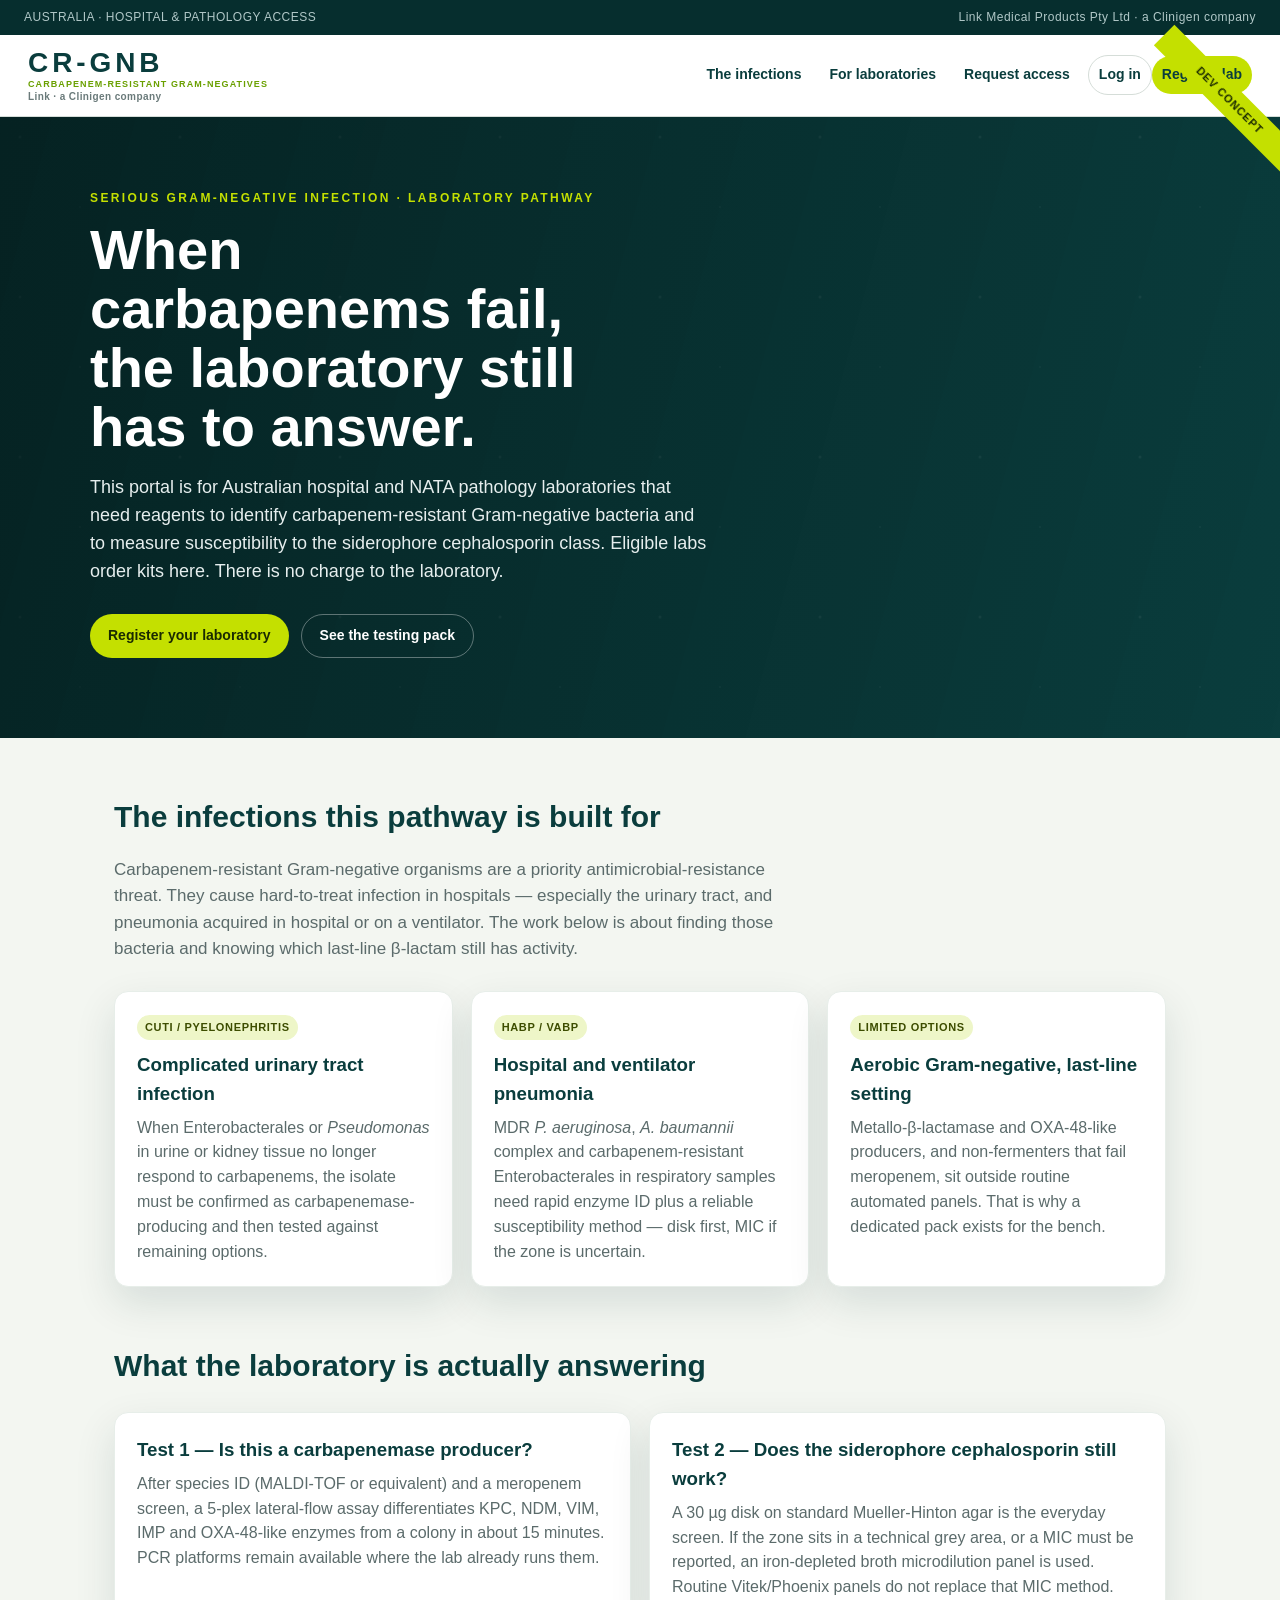
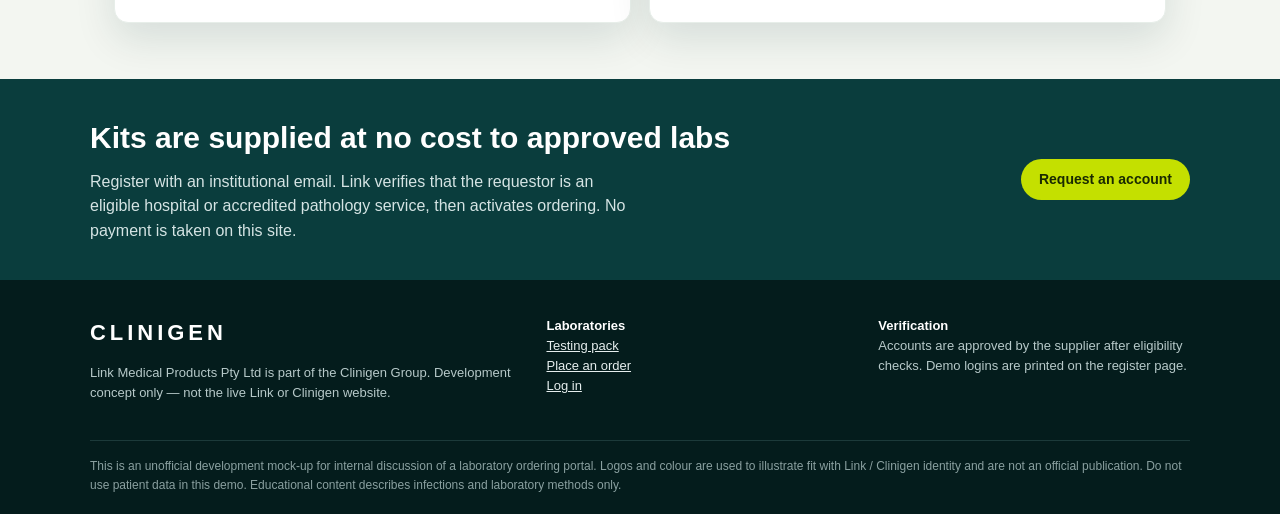
==== index.html @ 48c55532 "Initial commit" ====
<!DOCTYPE html>
<html lang="en-AU">
<head>
  <meta charset="utf-8">
  <meta name="viewport" content="width=device-width, initial-scale=1">
  <title>CR-GNB Laboratory Access | Link — a Clinigen company</title>
  <link rel="stylesheet" href="css/styles.css">
</head>
<body>
  <div class="dev-ribbon">DEV CONCEPT</div>
  <div class="topbar">
    <span>AUSTRALIA · HOSPITAL &amp; PATHOLOGY ACCESS</span>
    <span>Link Medical Products Pty Ltd · a Clinigen company</span>
  </div>
  <header class="header">
    <a class="brand" href="index.html">
      <div class="brand-mark">
        <div class="word">CR-GNB</div>
        <div class="sub">CARBAPENEM-RESISTANT GRAM-NEGATIVES</div>
        <div class="org">Link · a Clinigen company</div>
      </div>
    </a>
    <nav class="nav">
      <a href="index.html">The infections</a>
      <a href="labs.html">For laboratories</a>
      <a href="register.html">Request access</a>
      <span id="auth-slot"></span>
    </nav>
  </header>

  <section class="hero">
    <div class="hero-inner">
      <div class="kicker">Serious Gram-negative infection · laboratory pathway</div>
      <h1>When carbapenems fail, the laboratory still has to answer.</h1>
      <p>This portal is for Australian hospital and NATA pathology laboratories that need reagents to identify carbapenem-resistant Gram-negative bacteria and to measure susceptibility to the siderophore cephalosporin class. Eligible labs order kits here. There is no charge to the laboratory.</p>
      <div class="hero-actions">
        <a class="btn btn-lime" href="register.html">Register your laboratory</a>
        <a class="btn btn-ghost" href="labs.html">See the testing pack</a>
      </div>
    </div>
  </section>

  <section class="wrap">
    <h2>The infections this pathway is built for</h2>
    <p class="lead">Carbapenem-resistant Gram-negative organisms are a priority antimicrobial-resistance threat. They cause hard-to-treat infection in hospitals — especially the urinary tract, and pneumonia acquired in hospital or on a ventilator. The work below is about finding those bacteria and knowing which last-line β-lactam still has activity.</p>
    <div class="grid-3" style="margin-top:28px">
      <article class="card">
        <div class="tag">cUTI / pyelonephritis</div>
        <h3>Complicated urinary tract infection</h3>
        <p>When Enterobacterales or <em>Pseudomonas</em> in urine or kidney tissue no longer respond to carbapenems, the isolate must be confirmed as carbapenemase-producing and then tested against remaining options.</p>
      </article>
      <article class="card">
        <div class="tag">HABP / VABP</div>
        <h3>Hospital and ventilator pneumonia</h3>
        <p>MDR <em>P. aeruginosa</em>, <em>A. baumannii</em> complex and carbapenem-resistant Enterobacterales in respiratory samples need rapid enzyme ID plus a reliable susceptibility method — disk first, MIC if the zone is uncertain.</p>
      </article>
      <article class="card">
        <div class="tag">Limited options</div>
        <h3>Aerobic Gram-negative, last-line setting</h3>
        <p>Metallo-β-lactamase and OXA-48-like producers, and non-fermenters that fail meropenem, sit outside routine automated panels. That is why a dedicated pack exists for the bench.</p>
      </article>
    </div>
  </section>

  <section class="wrap" style="padding-top:0">
    <h2>What the laboratory is actually answering</h2>
    <div class="grid-2" style="margin-top:22px">
      <article class="card">
        <h3>Test 1 — Is this a carbapenemase producer?</h3>
        <p>After species ID (MALDI-TOF or equivalent) and a meropenem screen, a 5-plex lateral-flow assay differentiates KPC, NDM, VIM, IMP and OXA-48-like enzymes from a colony in about 15 minutes. PCR platforms remain available where the lab already runs them.</p>
      </article>
      <article class="card">
        <h3>Test 2 — Does the siderophore cephalosporin still work?</h3>
        <p>A 30 µg disk on standard Mueller-Hinton agar is the everyday screen. If the zone sits in a technical grey area, or a MIC must be reported, an iron-depleted broth microdilution panel is used. Routine Vitek/Phoenix panels do not replace that MIC method.</p>
      </article>
    </div>
  </section>

  <div class="banner-teal">
    <div class="wrap">
      <div>
        <h2 style="color:#fff;margin:0 0 8px">Kits are supplied at no cost to approved labs</h2>
        <p style="margin:0;color:#d5e4e4;max-width:62ch">Register with an institutional email. Link verifies that the requestor is an eligible hospital or accredited pathology service, then activates ordering. No payment is taken on this site.</p>
      </div>
      <a class="btn btn-lime" href="register.html">Request an account</a>
    </div>
  </div>

  <footer>
    <div class="footer-grid">
      <div>
        <div class="clinigen-word">CLINIGEN</div>
        <p>Link Medical Products Pty Ltd is part of the Clinigen Group. Development concept only — not the live Link or Clinigen website.</p>
      </div>
      <div>
        <strong style="color:#fff">Laboratories</strong><br>
        <a href="labs.html">Testing pack</a><br>
        <a href="order.html">Place an order</a><br>
        <a href="login.html">Log in</a>
      </div>
      <div>
        <strong style="color:#fff">Verification</strong><br>
        Accounts are approved by the supplier after eligibility checks. Demo logins are printed on the register page.
      </div>
    </div>
    <div class="disclaimer">
      This is an unofficial development mock-up for internal discussion of a laboratory ordering portal. Logos and colour are used to illustrate fit with Link / Clinigen identity and are not an official publication. Do not use patient data in this demo. Educational content describes infections and laboratory methods only.
    </div>
  </footer>
  <script src="js/app.js"></script>
</body>
</html>
---- css/styles.css ----
:root {
  --teal-950: #041c1c;
  --teal-900: #062e2e;
  --teal-800: #0a3d3d;
  --teal-700: #0d4a4a;
  --teal-600: #146060;
  --lime: #c4e000;
  --lime-hover: #d4ef22;
  --lime-ink: #1a2a00;
  --cream: #f3f6f1;
  --paper: #ffffff;
  --ink: #102222;
  --muted: #5b6b6b;
  --line: #d5ddd8;
  --danger: #b42318;
  --ok: #067647;
  --pending: #b54708;
  --shadow: 0 16px 40px rgba(6, 46, 46, 0.12);
  --radius: 14px;
}

* { box-sizing: border-box; }
html { scroll-behavior: smooth; }
body {
  margin: 0;
  font-family: "Segoe UI", Calibri, Arial, sans-serif;
  color: var(--ink);
  background: var(--cream);
  line-height: 1.55;
}

a { color: var(--teal-700); }
img { max-width: 100%; }

.topbar {
  background: var(--teal-900);
  color: #cfe3e3;
  font-size: 12px;
  letter-spacing: .04em;
  padding: 8px 24px;
  display: flex;
  justify-content: space-between;
  gap: 16px;
}
.topbar span { opacity: .85; }

.header {
  background: #fff;
  display: flex;
  align-items: center;
  justify-content: space-between;
  padding: 14px 28px;
  border-bottom: 1px solid var(--line);
  position: sticky;
  top: 0;
  z-index: 20;
}
.brand { display: flex; align-items: center; gap: 14px; text-decoration: none; color: inherit; }
.brand-mark { display: flex; flex-direction: column; line-height: 1; }
.brand-mark .word {
  font-weight: 800;
  font-size: 28px;
  letter-spacing: .14em;
  color: var(--teal-800);
}
.brand-mark .sub {
  font-size: 9px;
  letter-spacing: .12em;
  color: #6aa000;
  font-weight: 700;
  margin-top: 3px;
}
.brand-mark .org {
  font-size: 10px;
  letter-spacing: .04em;
  color: #6a7a7a;
  font-weight: 600;
  margin-top: 3px;
}
.clinigen-word {
  font-weight: 700;
  letter-spacing: .18em;
  color: #fff;
  font-size: 22px;
}

.nav { display: flex; gap: 8px; align-items: center; flex-wrap: wrap; }
.nav a {
  text-decoration: none;
  color: var(--teal-800);
  font-size: 14px;
  padding: 8px 10px;
  font-weight: 600;
}
.nav a:hover { color: var(--teal-600); }

.btn {
  display: inline-flex;
  align-items: center;
  justify-content: center;
  border: 0;
  cursor: pointer;
  text-decoration: none;
  font-weight: 700;
  border-radius: 999px;
  padding: 10px 18px;
  font-size: 14px;
}
.btn-lime { background: var(--lime); color: var(--lime-ink); }
.btn-lime:hover { background: var(--lime-hover); }
.btn-dark { background: var(--teal-800); color: #fff; }
.btn-ghost { background: transparent; color: #fff; border: 1px solid rgba(255,255,255,.35); }
.btn-outline { background: #fff; border: 1px solid var(--line); color: var(--teal-800); }

.hero {
  background:
    linear-gradient(105deg, rgba(4,28,28,.82), rgba(10,61,61,.55)),
    url("data:image/svg+xml,%3Csvg xmlns='http://www.w3.org/2000/svg' width='160' height='160'%3E%3Ccircle cx='20' cy='20' r='1.5' fill='%23ffffff22'/%3E%3Ccircle cx='80' cy='90' r='1' fill='%23ffffff18'/%3E%3C/svg%3E"),
    #0a3d3d;
  color: #fff;
  padding: 72px 28px 80px;
}
.hero-inner { max-width: 1100px; margin: 0 auto; }
.kicker {
  letter-spacing: .2em;
  font-size: 12px;
  text-transform: uppercase;
  color: var(--lime);
  font-weight: 700;
  margin-bottom: 14px;
}
.hero h1 {
  font-size: clamp(32px, 5vw, 56px);
  line-height: 1.05;
  margin: 0 0 16px;
  font-weight: 800;
  max-width: 16ch;
}
.hero p { max-width: 62ch; font-size: 18px; color: #e6eeee; }
.hero-actions { display: flex; gap: 12px; margin-top: 28px; flex-wrap: wrap; }

.wrap { max-width: 1100px; margin: 0 auto; padding: 56px 24px; }
h2 { color: var(--teal-800); font-size: 30px; margin: 0 0 12px; }
.lead { color: var(--muted); font-size: 17px; max-width: 70ch; }

.grid-3, .grid-2 { display: grid; gap: 18px; }
.grid-3 { grid-template-columns: repeat(auto-fit, minmax(240px, 1fr)); }
.grid-2 { grid-template-columns: repeat(auto-fit, minmax(280px, 1fr)); }

.card {
  background: var(--paper);
  border-radius: var(--radius);
  padding: 22px;
  box-shadow: var(--shadow);
  border: 1px solid #e7eee9;
}
.card h3 { margin: 0 0 8px; color: var(--teal-800); }
.card p { margin: 0; color: var(--muted); }
.tag {
  display: inline-block;
  background: #eef6c8;
  color: #3d4d00;
  font-size: 11px;
  font-weight: 700;
  letter-spacing: .06em;
  text-transform: uppercase;
  padding: 4px 8px;
  border-radius: 999px;
  margin-bottom: 10px;
}

.banner-teal {
  background: var(--teal-800);
  color: #fff;
  padding: 36px 24px;
}
.banner-teal .wrap { padding: 0; display: flex; justify-content: space-between; gap: 24px; align-items: center; flex-wrap: wrap; }

table {
  width: 100%;
  border-collapse: collapse;
  background: #fff;
  border-radius: var(--radius);
  overflow: hidden;
  box-shadow: var(--shadow);
}
th, td { text-align: left; padding: 12px 14px; border-bottom: 1px solid var(--line); font-size: 14px; vertical-align: top; }
th { background: var(--teal-800); color: #fff; font-weight: 600; }
.qty { width: 72px; padding: 8px; border: 1px solid var(--line); border-radius: 8px; }

.form {
  background: #fff;
  padding: 28px;
  border-radius: var(--radius);
  box-shadow: var(--shadow);
  max-width: 640px;
}
label { display: block; font-size: 13px; font-weight: 700; margin: 14px 0 6px; color: var(--teal-800); }
input, select, textarea {
  width: 100%;
  padding: 11px 12px;
  border: 1px solid var(--line);
  border-radius: 10px;
  font: inherit;
  background: #fff;
}
textarea { min-height: 110px; resize: vertical; }
.note { font-size: 13px; color: var(--muted); }
.alert {
  padding: 12px 14px;
  border-radius: 10px;
  margin: 12px 0;
  font-size: 14px;
}
.alert-ok { background: #e8f7ef; color: var(--ok); }
.alert-warn { background: #fff4e5; color: var(--pending); }
.alert-bad { background: #fde8e8; color: var(--danger); }
.hidden { display: none !important; }

.status {
  font-size: 12px;
  font-weight: 700;
  text-transform: uppercase;
  letter-spacing: .05em;
}
.status.approved { color: var(--ok); }
.status.pending { color: var(--pending); }
.status.rejected { color: var(--danger); }

footer {
  background: var(--teal-950);
  color: #b7c9c9;
  padding: 36px 24px 20px;
  font-size: 13px;
}
.footer-grid { max-width: 1100px; margin: 0 auto; display: grid; gap: 20px; grid-template-columns: 1.4fr 1fr 1fr; }
footer a { color: #e6eeee; }
.disclaimer { max-width: 1100px; margin: 24px auto 0; padding-top: 16px; border-top: 1px solid #1c3a3a; color: #8aa0a0; font-size: 12px; }

.dev-ribbon {
  position: fixed;
  right: -42px;
  top: 86px;
  transform: rotate(45deg);
  background: var(--lime);
  color: var(--lime-ink);
  font-size: 11px;
  font-weight: 800;
  letter-spacing: .08em;
  padding: 6px 48px;
  z-index: 50;
}

@media (max-width: 800px) {
  .footer-grid { grid-template-columns: 1fr; }
  .header { flex-direction: column; align-items: flex-start; gap: 10px; }
  .dev-ribbon { display: none; }
}
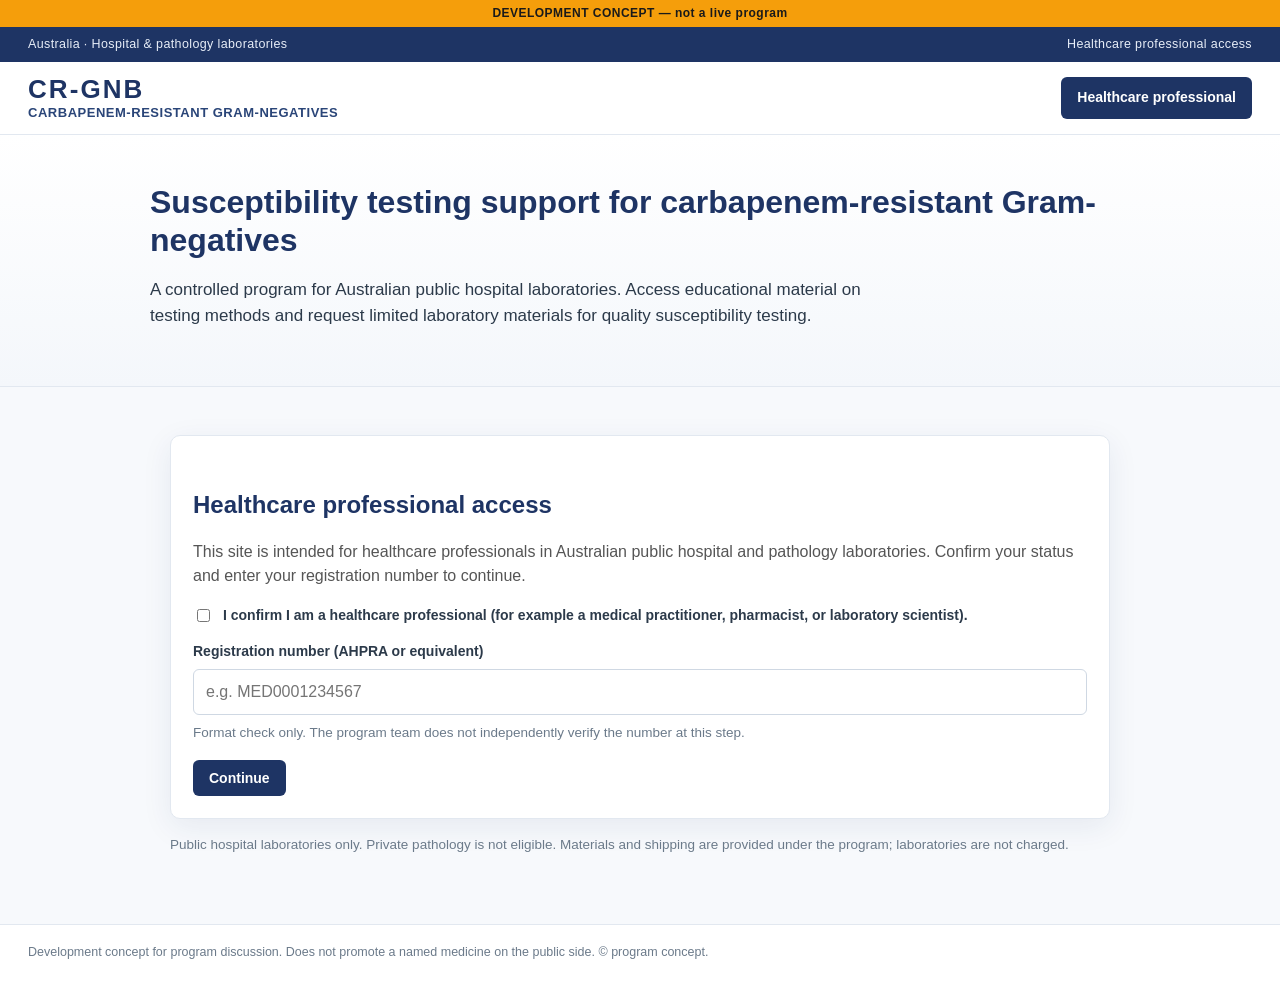
==== commit f699612e: "Redesign: HCP gate, navy theme, code-tiered disc ordering" ====
--- a/index.html
+++ b/index.html
@@ -3,109 +3,51 @@
 <head>
   <meta charset="utf-8">
   <meta name="viewport" content="width=device-width, initial-scale=1">
-  <title>CR-GNB Laboratory Access | Link — a Clinigen company</title>
+  <title>Carbapenem-resistant Gram-negative testing program</title>
   <link rel="stylesheet" href="css/styles.css">
 </head>
 <body>
-  <div class="dev-ribbon">DEV CONCEPT</div>
+  <div class="dev-ribbon">DEVELOPMENT CONCEPT — not a live program</div>
   <div class="topbar">
-    <span>AUSTRALIA · HOSPITAL &amp; PATHOLOGY ACCESS</span>
-    <span>Link Medical Products Pty Ltd · a Clinigen company</span>
+    <span>Australia · Hospital & pathology laboratories</span>
+    <span>Healthcare professional access</span>
   </div>
   <header class="header">
     <a class="brand" href="index.html">
-      <div class="brand-mark">
-        <div class="word">CR-GNB</div>
-        <div class="sub">CARBAPENEM-RESISTANT GRAM-NEGATIVES</div>
-        <div class="org">Link · a Clinigen company</div>
-      </div>
+      <div class="word">CR-GNB</div>
+      <div class="sub">CARBAPENEM-RESISTANT GRAM-NEGATIVES</div>
     </a>
-    <nav class="nav">
-      <a href="index.html">The infections</a>
-      <a href="labs.html">For laboratories</a>
-      <a href="register.html">Request access</a>
-      <span id="auth-slot"></span>
-    </nav>
+    <nav class="nav"><span id="auth-slot"></span></nav>
   </header>
 
   <section class="hero">
     <div class="hero-inner">
-      <div class="kicker">Serious Gram-negative infection · laboratory pathway</div>
-      <h1>When carbapenems fail, the laboratory still has to answer.</h1>
-      <p>This portal is for Australian hospital and NATA pathology laboratories that need reagents to identify carbapenem-resistant Gram-negative bacteria and to measure susceptibility to the siderophore cephalosporin class. Eligible labs order kits here. There is no charge to the laboratory.</p>
-      <div class="hero-actions">
-        <a class="btn btn-lime" href="register.html">Register your laboratory</a>
-        <a class="btn btn-ghost" href="labs.html">See the testing pack</a>
-      </div>
+      <h1>Susceptibility testing support for carbapenem-resistant Gram-negatives</h1>
+      <p class="lead">A controlled program for Australian public hospital laboratories. Access educational material on testing methods and request limited laboratory materials for quality susceptibility testing.</p>
     </div>
   </section>
 
-  <section class="wrap">
-    <h2>The infections this pathway is built for</h2>
-    <p class="lead">Carbapenem-resistant Gram-negative organisms are a priority antimicrobial-resistance threat. They cause hard-to-treat infection in hospitals — especially the urinary tract, and pneumonia acquired in hospital or on a ventilator. The work below is about finding those bacteria and knowing which last-line β-lactam still has activity.</p>
-    <div class="grid-3" style="margin-top:28px">
-      <article class="card">
-        <div class="tag">cUTI / pyelonephritis</div>
-        <h3>Complicated urinary tract infection</h3>
-        <p>When Enterobacterales or <em>Pseudomonas</em> in urine or kidney tissue no longer respond to carbapenems, the isolate must be confirmed as carbapenemase-producing and then tested against remaining options.</p>
-      </article>
-      <article class="card">
-        <div class="tag">HABP / VABP</div>
-        <h3>Hospital and ventilator pneumonia</h3>
-        <p>MDR <em>P. aeruginosa</em>, <em>A. baumannii</em> complex and carbapenem-resistant Enterobacterales in respiratory samples need rapid enzyme ID plus a reliable susceptibility method — disk first, MIC if the zone is uncertain.</p>
-      </article>
-      <article class="card">
-        <div class="tag">Limited options</div>
-        <h3>Aerobic Gram-negative, last-line setting</h3>
-        <p>Metallo-β-lactamase and OXA-48-like producers, and non-fermenters that fail meropenem, sit outside routine automated panels. That is why a dedicated pack exists for the bench.</p>
-      </article>
+  <div class="wrap">
+    <div class="card">
+      <h2>Healthcare professional access</h2>
+      <p>This site is intended for healthcare professionals in Australian public hospital and pathology laboratories. Confirm your status and enter your registration number to continue.</p>
+      <form onsubmit="handleGate(event)">
+        <div id="gate-msg"></div>
+        <label class="check">
+          <input type="checkbox" name="pro" required>
+          <span>I confirm I am a healthcare professional (for example a medical practitioner, pharmacist, or laboratory scientist).</span>
+        </label>
+        <label>Registration number (AHPRA or equivalent)</label>
+        <input name="regid" required placeholder="e.g. MED0001234567" maxlength="14">
+        <p class="note">Format check only. The program team does not independently verify the number at this step.</p>
+        <button class="btn btn-navy" type="submit" style="margin-top:8px">Continue</button>
+      </form>
     </div>
-  </section>
-
-  <section class="wrap" style="padding-top:0">
-    <h2>What the laboratory is actually answering</h2>
-    <div class="grid-2" style="margin-top:22px">
-      <article class="card">
-        <h3>Test 1 — Is this a carbapenemase producer?</h3>
-        <p>After species ID (MALDI-TOF or equivalent) and a meropenem screen, a 5-plex lateral-flow assay differentiates KPC, NDM, VIM, IMP and OXA-48-like enzymes from a colony in about 15 minutes. PCR platforms remain available where the lab already runs them.</p>
-      </article>
-      <article class="card">
-        <h3>Test 2 — Does the siderophore cephalosporin still work?</h3>
-        <p>A 30 µg disk on standard Mueller-Hinton agar is the everyday screen. If the zone sits in a technical grey area, or a MIC must be reported, an iron-depleted broth microdilution panel is used. Routine Vitek/Phoenix panels do not replace that MIC method.</p>
-      </article>
-    </div>
-  </section>
-
-  <div class="banner-teal">
-    <div class="wrap">
-      <div>
-        <h2 style="color:#fff;margin:0 0 8px">Kits are supplied at no cost to approved labs</h2>
-        <p style="margin:0;color:#d5e4e4;max-width:62ch">Register with an institutional email. Link verifies that the requestor is an eligible hospital or accredited pathology service, then activates ordering. No payment is taken on this site.</p>
-      </div>
-      <a class="btn btn-lime" href="register.html">Request an account</a>
-    </div>
+    <p class="note">Public hospital laboratories only. Private pathology is not eligible. Materials and shipping are provided under the program; laboratories are not charged.</p>
   </div>
 
-  <footer>
-    <div class="footer-grid">
-      <div>
-        <div class="clinigen-word">CLINIGEN</div>
-        <p>Link Medical Products Pty Ltd is part of the Clinigen Group. Development concept only — not the live Link or Clinigen website.</p>
-      </div>
-      <div>
-        <strong style="color:#fff">Laboratories</strong><br>
-        <a href="labs.html">Testing pack</a><br>
-        <a href="order.html">Place an order</a><br>
-        <a href="login.html">Log in</a>
-      </div>
-      <div>
-        <strong style="color:#fff">Verification</strong><br>
-        Accounts are approved by the supplier after eligibility checks. Demo logins are printed on the register page.
-      </div>
-    </div>
-    <div class="disclaimer">
-      This is an unofficial development mock-up for internal discussion of a laboratory ordering portal. Logos and colour are used to illustrate fit with Link / Clinigen identity and are not an official publication. Do not use patient data in this demo. Educational content describes infections and laboratory methods only.
-    </div>
+  <footer class="footer">
+    Development concept for program discussion. Does not promote a named medicine on the public side. © program concept.
   </footer>
   <script src="js/app.js"></script>
 </body>
--- a/css/styles.css
+++ b/css/styles.css
@@ -1,22 +1,17 @@
 :root {
-  --teal-950: #041c1c;
-  --teal-900: #062e2e;
-  --teal-800: #0a3d3d;
-  --teal-700: #0d4a4a;
-  --teal-600: #146060;
-  --lime: #c4e000;
-  --lime-hover: #d4ef22;
-  --lime-ink: #1a2a00;
-  --cream: #f3f6f1;
+  --navy: #1E3464;
+  --navy-dark: #15284d;
+  --navy-soft: #2a4578;
+  --text: #555555;
+  --ink: #2c3a4a;
+  --muted: #6b7a8a;
+  --line: #e2e8f0;
   --paper: #ffffff;
-  --ink: #102222;
-  --muted: #5b6b6b;
-  --line: #d5ddd8;
-  --danger: #b42318;
-  --ok: #067647;
-  --pending: #b54708;
-  --shadow: 0 16px 40px rgba(6, 46, 46, 0.12);
-  --radius: 14px;
+  --bg: #f7f9fc;
+  --ok: #0f7a4a;
+  --warn: #b45309;
+  --radius: 10px;
+  --shadow: 0 8px 30px rgba(30, 52, 100, 0.08);
 }
 
 * { box-sizing: border-box; }
@@ -24,235 +19,136 @@
 body {
   margin: 0;
   font-family: "Segoe UI", Calibri, Arial, sans-serif;
-  color: var(--ink);
-  background: var(--cream);
+  color: var(--text);
+  background: var(--bg);
   line-height: 1.55;
 }
-
-a { color: var(--teal-700); }
+a { color: var(--navy); text-decoration: none; }
+a:hover { text-decoration: underline; }
 img { max-width: 100%; }
 
 .topbar {
-  background: var(--teal-900);
-  color: #cfe3e3;
-  font-size: 12px;
-  letter-spacing: .04em;
-  padding: 8px 24px;
+  background: var(--navy);
+  color: #e8eef8;
+  font-size: 12.5px;
+  letter-spacing: .03em;
+  padding: 8px 28px;
   display: flex;
   justify-content: space-between;
   gap: 16px;
 }
-.topbar span { opacity: .85; }
-
 .header {
   background: #fff;
+  border-bottom: 1px solid var(--line);
+  padding: 14px 28px;
   display: flex;
   align-items: center;
   justify-content: space-between;
-  padding: 14px 28px;
-  border-bottom: 1px solid var(--line);
   position: sticky;
   top: 0;
   z-index: 20;
 }
-.brand { display: flex; align-items: center; gap: 14px; text-decoration: none; color: inherit; }
-.brand-mark { display: flex; flex-direction: column; line-height: 1; }
-.brand-mark .word {
+.brand { display: flex; flex-direction: column; line-height: 1.05; text-decoration: none; color: inherit; }
+.brand .word {
   font-weight: 800;
-  font-size: 28px;
-  letter-spacing: .14em;
-  color: var(--teal-800);
+  font-size: 26px;
+  letter-spacing: .08em;
+  color: var(--navy);
 }
-.brand-mark .sub {
-  font-size: 9px;
-  letter-spacing: .12em;
-  color: #6aa000;
-  font-weight: 700;
-  margin-top: 3px;
-}
-.brand-mark .org {
-  font-size: 10px;
+.brand .sub {
+  font-size: 13px;
   letter-spacing: .04em;
-  color: #6a7a7a;
+  color: var(--navy-soft);
   font-weight: 600;
   margin-top: 3px;
 }
-.clinigen-word {
-  font-weight: 700;
-  letter-spacing: .18em;
-  color: #fff;
-  font-size: 22px;
-}
-
-.nav { display: flex; gap: 8px; align-items: center; flex-wrap: wrap; }
-.nav a {
-  text-decoration: none;
-  color: var(--teal-800);
-  font-size: 14px;
-  padding: 8px 10px;
-  font-weight: 600;
-}
-.nav a:hover { color: var(--teal-600); }
-
+.nav { display: flex; gap: 10px; align-items: center; }
 .btn {
   display: inline-flex;
   align-items: center;
   justify-content: center;
   border: 0;
+  border-radius: 6px;
+  padding: 10px 16px;
+  font-weight: 650;
   cursor: pointer;
   text-decoration: none;
-  font-weight: 700;
-  border-radius: 999px;
-  padding: 10px 18px;
   font-size: 14px;
 }
-.btn-lime { background: var(--lime); color: var(--lime-ink); }
-.btn-lime:hover { background: var(--lime-hover); }
-.btn-dark { background: var(--teal-800); color: #fff; }
-.btn-ghost { background: transparent; color: #fff; border: 1px solid rgba(255,255,255,.35); }
-.btn-outline { background: #fff; border: 1px solid var(--line); color: var(--teal-800); }
+.btn-navy { background: var(--navy); color: #fff; }
+.btn-navy:hover { background: var(--navy-dark); text-decoration: none; }
+.btn-outline { background: #fff; color: var(--navy); border: 1px solid var(--navy); }
+.btn-outline:hover { background: #f4f7fb; text-decoration: none; }
 
+.wrap { max-width: 980px; margin: 0 auto; padding: 32px 20px 60px; }
 .hero {
-  background:
-    linear-gradient(105deg, rgba(4,28,28,.82), rgba(10,61,61,.55)),
-    url("data:image/svg+xml,%3Csvg xmlns='http://www.w3.org/2000/svg' width='160' height='160'%3E%3Ccircle cx='20' cy='20' r='1.5' fill='%23ffffff22'/%3E%3Ccircle cx='80' cy='90' r='1' fill='%23ffffff18'/%3E%3C/svg%3E"),
-    #0a3d3d;
-  color: #fff;
-  padding: 72px 28px 80px;
+  background: linear-gradient(180deg, #fff 0%, #f4f7fb 100%);
+  border-bottom: 1px solid var(--line);
+  padding: 48px 20px 40px;
 }
-.hero-inner { max-width: 1100px; margin: 0 auto; }
-.kicker {
-  letter-spacing: .2em;
-  font-size: 12px;
-  text-transform: uppercase;
-  color: var(--lime);
-  font-weight: 700;
-  margin-bottom: 14px;
+.hero-inner { max-width: 980px; margin: 0 auto; }
+h1 { color: var(--navy); font-size: 32px; line-height: 1.2; margin: 0 0 12px; font-weight: 750; }
+h2 { color: var(--navy); font-size: 24px; margin: 28px 0 12px; }
+h3 { color: var(--ink); font-size: 18px; margin: 18px 0 8px; }
+.lead { font-size: 17px; color: var(--ink); max-width: 720px; }
+.card {
+  background: #fff;
+  border: 1px solid var(--line);
+  border-radius: var(--radius);
+  box-shadow: var(--shadow);
+  padding: 22px;
+  margin: 16px 0;
 }
-.hero h1 {
-  font-size: clamp(32px, 5vw, 56px);
-  line-height: 1.05;
-  margin: 0 0 16px;
-  font-weight: 800;
-  max-width: 16ch;
-}
-.hero p { max-width: 62ch; font-size: 18px; color: #e6eeee; }
-.hero-actions { display: flex; gap: 12px; margin-top: 28px; flex-wrap: wrap; }
-
-.wrap { max-width: 1100px; margin: 0 auto; padding: 56px 24px; }
-h2 { color: var(--teal-800); font-size: 30px; margin: 0 0 12px; }
-.lead { color: var(--muted); font-size: 17px; max-width: 70ch; }
-
-.grid-3, .grid-2 { display: grid; gap: 18px; }
-.grid-3 { grid-template-columns: repeat(auto-fit, minmax(240px, 1fr)); }
-.grid-2 { grid-template-columns: repeat(auto-fit, minmax(280px, 1fr)); }
-
-.card {
-  background: var(--paper);
-  border-radius: var(--radius);
-  padding: 22px;
-  box-shadow: var(--shadow);
-  border: 1px solid #e7eee9;
-}
-.card h3 { margin: 0 0 8px; color: var(--teal-800); }
-.card p { margin: 0; color: var(--muted); }
-.tag {
-  display: inline-block;
-  background: #eef6c8;
-  color: #3d4d00;
-  font-size: 11px;
-  font-weight: 700;
-  letter-spacing: .06em;
-  text-transform: uppercase;
-  padding: 4px 8px;
-  border-radius: 999px;
-  margin-bottom: 10px;
+.grid { display: grid; gap: 16px; }
+.grid-2 { grid-template-columns: 1fr 1fr; }
+@media (max-width: 760px) {
+  .grid-2 { grid-template-columns: 1fr; }
+  .header, .topbar { padding-left: 16px; padding-right: 16px; }
+  h1 { font-size: 26px; }
 }
 
-.banner-teal {
-  background: var(--teal-800);
-  color: #fff;
-  padding: 36px 24px;
-}
-.banner-teal .wrap { padding: 0; display: flex; justify-content: space-between; gap: 24px; align-items: center; flex-wrap: wrap; }
-
-table {
-  width: 100%;
-  border-collapse: collapse;
-  background: #fff;
-  border-radius: var(--radius);
-  overflow: hidden;
-  box-shadow: var(--shadow);
-}
-th, td { text-align: left; padding: 12px 14px; border-bottom: 1px solid var(--line); font-size: 14px; vertical-align: top; }
-th { background: var(--teal-800); color: #fff; font-weight: 600; }
-.qty { width: 72px; padding: 8px; border: 1px solid var(--line); border-radius: 8px; }
-
-.form {
-  background: #fff;
-  padding: 28px;
-  border-radius: var(--radius);
-  box-shadow: var(--shadow);
-  max-width: 640px;
-}
-label { display: block; font-size: 13px; font-weight: 700; margin: 14px 0 6px; color: var(--teal-800); }
+label { display: block; font-weight: 600; color: var(--ink); margin: 12px 0 6px; font-size: 14px; }
 input, select, textarea {
   width: 100%;
-  padding: 11px 12px;
-  border: 1px solid var(--line);
-  border-radius: 10px;
+  padding: 10px 12px;
+  border: 1px solid #cfd8e3;
+  border-radius: 6px;
   font: inherit;
+  color: var(--ink);
   background: #fff;
 }
-textarea { min-height: 110px; resize: vertical; }
-.note { font-size: 13px; color: var(--muted); }
-.alert {
-  padding: 12px 14px;
-  border-radius: 10px;
-  margin: 12px 0;
-  font-size: 14px;
+input:focus, select:focus, textarea:focus { outline: 2px solid #c5d4ef; border-color: var(--navy); }
+.note { font-size: 13.5px; color: var(--muted); margin: 8px 0; }
+.msg { padding: 10px 12px; border-radius: 6px; margin: 10px 0; font-size: 14px; }
+.msg.ok { background: #ecfdf3; color: var(--ok); }
+.msg.bad { background: #fef2f2; color: #b42318; }
+.check { display: flex; gap: 10px; align-items: flex-start; margin: 14px 0; }
+.check input { width: auto; margin-top: 4px; }
+.product {
+  border: 1px solid var(--line);
+  border-radius: 8px;
+  padding: 14px;
+  margin: 10px 0;
+  background: #fafcff;
 }
-.alert-ok { background: #e8f7ef; color: var(--ok); }
-.alert-warn { background: #fff4e5; color: var(--pending); }
-.alert-bad { background: #fde8e8; color: var(--danger); }
-.hidden { display: none !important; }
-
-.status {
+.product strong { color: var(--navy); }
+.qty { width: 90px; }
+table { width: 100%; border-collapse: collapse; font-size: 14.5px; }
+th, td { text-align: left; padding: 8px 10px; border-bottom: 1px solid var(--line); vertical-align: top; }
+th { color: var(--navy); font-weight: 650; }
+.footer {
+  border-top: 1px solid var(--line);
+  background: #fff;
+  color: var(--muted);
+  font-size: 12.5px;
+  padding: 18px 28px 28px;
+}
+.dev-ribbon {
+  background: #f59e0b;
+  color: #1a1a1a;
+  text-align: center;
   font-size: 12px;
   font-weight: 700;
-  text-transform: uppercase;
-  letter-spacing: .05em;
+  letter-spacing: .04em;
+  padding: 4px;
 }
-.status.approved { color: var(--ok); }
-.status.pending { color: var(--pending); }
-.status.rejected { color: var(--danger); }
-
-footer {
-  background: var(--teal-950);
-  color: #b7c9c9;
-  padding: 36px 24px 20px;
-  font-size: 13px;
-}
-.footer-grid { max-width: 1100px; margin: 0 auto; display: grid; gap: 20px; grid-template-columns: 1.4fr 1fr 1fr; }
-footer a { color: #e6eeee; }
-.disclaimer { max-width: 1100px; margin: 24px auto 0; padding-top: 16px; border-top: 1px solid #1c3a3a; color: #8aa0a0; font-size: 12px; }
-
-.dev-ribbon {
-  position: fixed;
-  right: -42px;
-  top: 86px;
-  transform: rotate(45deg);
-  background: var(--lime);
-  color: var(--lime-ink);
-  font-size: 11px;
-  font-weight: 800;
-  letter-spacing: .08em;
-  padding: 6px 48px;
-  z-index: 50;
-}
-
-@media (max-width: 800px) {
-  .footer-grid { grid-template-columns: 1fr; }
-  .header { flex-direction: column; align-items: flex-start; gap: 10px; }
-  .dev-ribbon { display: none; }
-}
